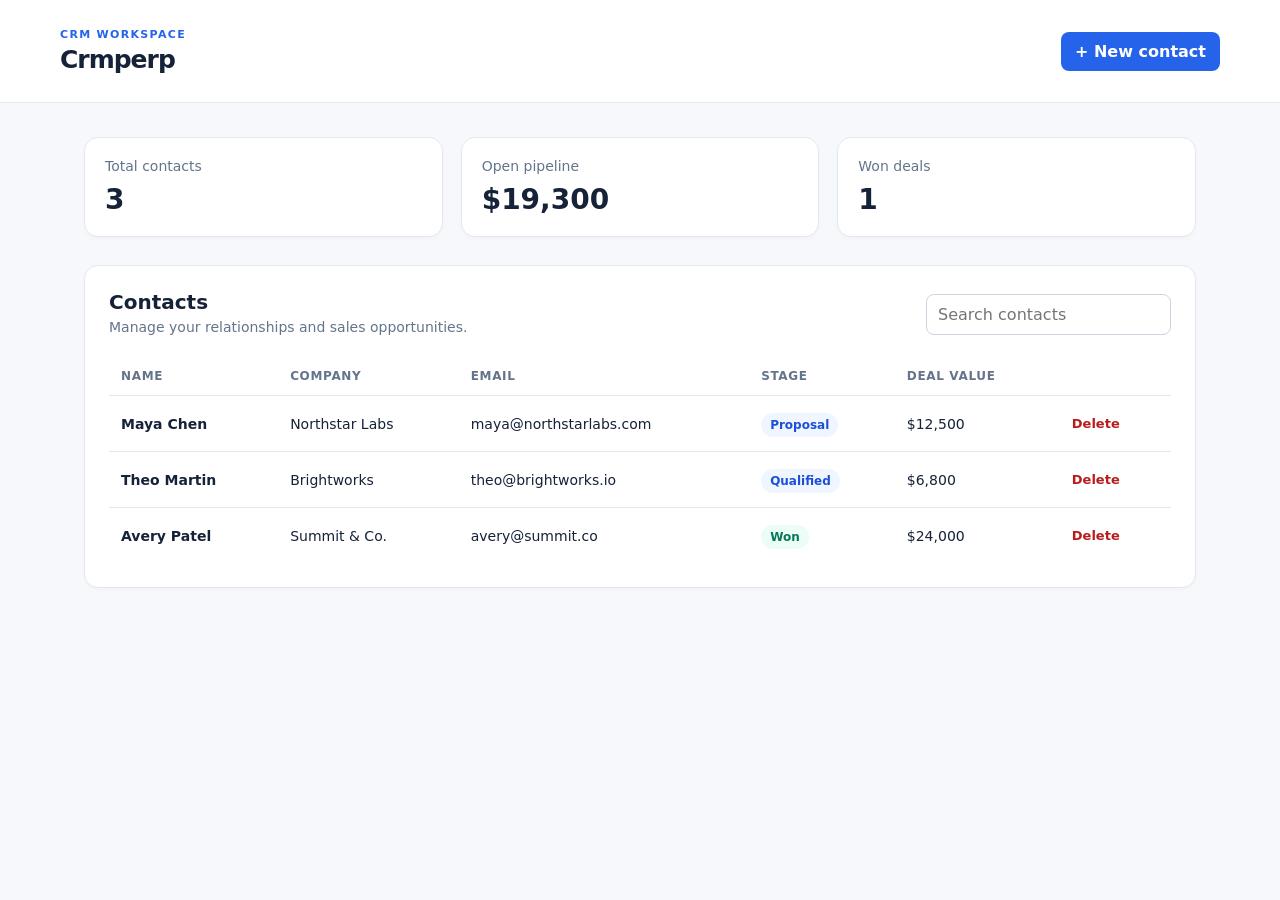
==== index.html @ dd0fdd0c "Create initial CRM web app" ====
<!doctype html>
<html lang="en">
<head>
  <meta charset="utf-8" />
  <meta name="viewport" content="width=device-width, initial-scale=1" />
  <title>Crmperp — CRM</title>
  <link rel="stylesheet" href="styles.css" />
</head>
<body>
  <header class="topbar">
    <div><p class="eyebrow">CRM WORKSPACE</p><h1>Crmperp</h1></div>
    <button id="newContact" class="primary">+ New contact</button>
  </header>
  <main>
    <section class="stats" aria-label="CRM summary">
      <article><span>Total contacts</span><strong id="contactCount">0</strong></article>
      <article><span>Open pipeline</span><strong id="pipelineValue">$0</strong></article>
      <article><span>Won deals</span><strong id="wonCount">0</strong></article>
    </section>
    <section class="panel">
      <div class="toolbar"><div><h2>Contacts</h2><p>Manage your relationships and sales opportunities.</p></div><input id="search" type="search" placeholder="Search contacts" aria-label="Search contacts" /></div>
      <div class="table-wrap"><table><thead><tr><th>Name</th><th>Company</th><th>Email</th><th>Stage</th><th>Deal value</th><th></th></tr></thead><tbody id="contacts"></tbody></table></div>
    </section>
  </main>
  <dialog id="contactDialog">
    <form id="contactForm"><div class="modal-title"><h2>New contact</h2><button type="button" id="closeDialog" class="icon" aria-label="Close">×</button></div><label>Name<input required name="name" placeholder="Jordan Lee" /></label><label>Company<input name="company" placeholder="Acme Inc." /></label><label>Email<input required type="email" name="email" placeholder="jordan@example.com" /></label><label>Stage<select name="stage"><option>Lead</option><option>Qualified</option><option>Proposal</option><option>Won</option><option>Lost</option></select></label><label>Deal value<input name="value" type="number" min="0" step="100" value="0" /></label><div class="actions"><button type="button" id="cancel" class="secondary">Cancel</button><button class="primary">Save contact</button></div></form>
  </dialog>
  <template id="emptyState"><tr><td colspan="6" class="empty">No contacts yet. Add your first contact to begin.</td></tr></template>
  <script src="app.js"></script>
</body>
</html>
---- styles.css ----
:root{--ink:#152238;--muted:#64748b;--line:#e2e8f0;--page:#f6f8fb;--card:#fff;--brand:#2563eb;--brand-dark:#1d4ed8;--success:#047857}*{box-sizing:border-box}body{margin:0;background:var(--page);color:var(--ink);font-family:Inter,ui-sans-serif,system-ui,sans-serif}.topbar{padding:28px max(24px,calc((100vw - 1160px)/2));display:flex;align-items:center;justify-content:space-between;background:#fff;border-bottom:1px solid var(--line)}h1,h2,p{margin:0}h1{font-size:25px;letter-spacing:-.04em}h2{font-size:20px}.eyebrow{color:var(--brand);font-size:11px;font-weight:800;letter-spacing:.12em;margin-bottom:4px}main{max-width:1160px;margin:0 auto;padding:34px 24px 60px}.stats{display:grid;grid-template-columns:repeat(3,1fr);gap:18px;margin-bottom:28px}.stats article,.panel{background:var(--card);border:1px solid var(--line);border-radius:14px;box-shadow:0 2px 4px rgb(15 23 42/.025)}.stats article{padding:20px}.stats span{display:block;color:var(--muted);font-size:14px}.stats strong{display:block;font-size:28px;margin-top:9px}.panel{padding:24px}.toolbar{display:flex;align-items:end;justify-content:space-between;gap:20px;margin-bottom:22px}.toolbar p{color:var(--muted);margin-top:5px;font-size:14px}input,select{width:100%;border:1px solid #cbd5e1;border-radius:8px;background:#fff;padding:10px 11px;color:var(--ink);font:inherit}#search{width:245px}button{border:0;border-radius:8px;cursor:pointer;padding:10px 14px;font:inherit;font-weight:700}.primary{color:#fff;background:var(--brand)}.primary:hover{background:var(--brand-dark)}.secondary{color:#334155;background:#eaf0f7}table{width:100%;border-collapse:collapse;text-align:left;font-size:14px}th{color:var(--muted);font-size:12px;text-transform:uppercase;letter-spacing:.055em;padding:12px;border-bottom:1px solid var(--line)}td{padding:15px 12px;border-bottom:1px solid var(--line)}tbody tr:last-child td{border-bottom:0}.stage{padding:5px 9px;border-radius:999px;background:#eff6ff;color:#1d4ed8;font-size:12px;font-weight:750}.stage.won{background:#ecfdf5;color:var(--success)}.stage.lost{background:#fef2f2;color:#b91c1c}.delete{color:#b91c1c;background:transparent;padding:5px;font-size:13px}.empty{color:var(--muted);text-align:center;padding:42px}dialog{width:min(480px,calc(100vw - 32px));border:0;padding:0;border-radius:14px;box-shadow:0 20px 60px rgb(15 23 42/.25)}dialog::backdrop{background:rgb(15 23 42/.48)}form{padding:24px}.modal-title{display:flex;justify-content:space-between;align-items:center;margin-bottom:18px}.icon{font-size:26px;line-height:1;padding:0 3px;color:var(--muted);background:transparent}label{display:block;color:#334155;font-size:13px;font-weight:700;margin:13px 0}label input,label select{margin-top:6px}.actions{display:flex;gap:10px;justify-content:flex-end;margin-top:22px}@media(max-width:640px){.topbar{padding:20px 18px}main{padding:22px 18px}.stats{grid-template-columns:1fr;gap:12px}.toolbar{align-items:stretch;flex-direction:column}#search{width:100%}.table-wrap{overflow:auto}table{min-width:700px}}
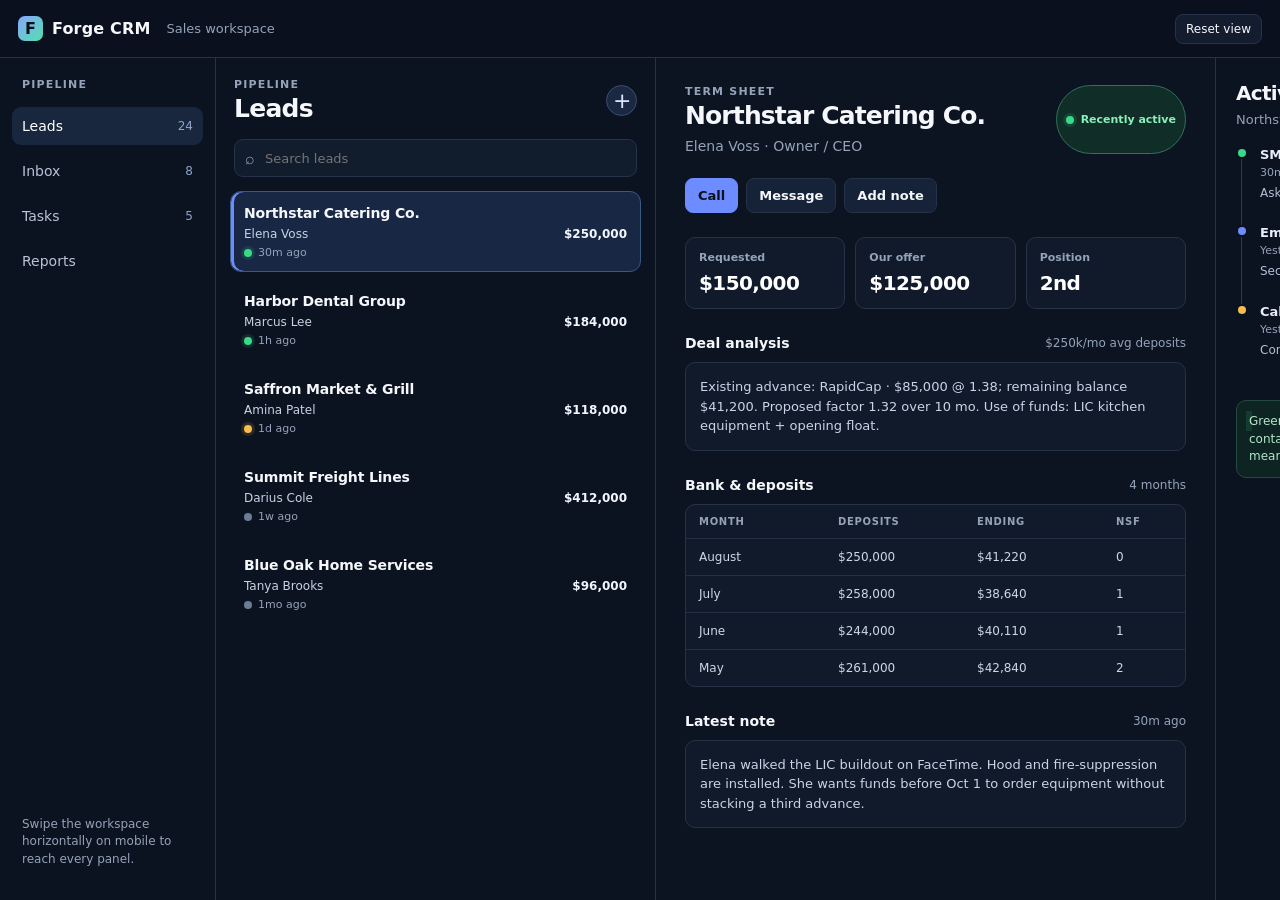
==== commit e0d2e739: "Replace CRM with responsive lead workspace" ====
--- a/index.html
+++ b/index.html
@@ -1,31 +1,43 @@
 <!doctype html>
 <html lang="en">
 <head>
-  <meta charset="utf-8" />
-  <meta name="viewport" content="width=device-width, initial-scale=1" />
-  <title>Crmperp — CRM</title>
-  <link rel="stylesheet" href="styles.css" />
+  <meta charset="utf-8">
+  <meta name="viewport" content="width=device-width, initial-scale=1, viewport-fit=cover">
+  <meta name="theme-color" content="#0a101d">
+  <title>Forge CRM</title>
+  <link rel="stylesheet" href="styles.css">
 </head>
 <body>
-  <header class="topbar">
-    <div><p class="eyebrow">CRM WORKSPACE</p><h1>Crmperp</h1></div>
-    <button id="newContact" class="primary">+ New contact</button>
-  </header>
-  <main>
-    <section class="stats" aria-label="CRM summary">
-      <article><span>Total contacts</span><strong id="contactCount">0</strong></article>
-      <article><span>Open pipeline</span><strong id="pipelineValue">$0</strong></article>
-      <article><span>Won deals</span><strong id="wonCount">0</strong></article>
-    </section>
-    <section class="panel">
-      <div class="toolbar"><div><h2>Contacts</h2><p>Manage your relationships and sales opportunities.</p></div><input id="search" type="search" placeholder="Search contacts" aria-label="Search contacts" /></div>
-      <div class="table-wrap"><table><thead><tr><th>Name</th><th>Company</th><th>Email</th><th>Stage</th><th>Deal value</th><th></th></tr></thead><tbody id="contacts"></tbody></table></div>
-    </section>
+  <main class="app-shell">
+    <header class="topbar">
+      <div class="brand"><span class="brand-mark">F</span><span>Forge CRM</span></div>
+      <div class="topbar-copy">Sales workspace</div>
+      <button id="resetView" class="reset-view" type="button">Reset view</button>
+    </header>
+    <div id="workspaceViewport" class="workspace-viewport" aria-label="CRM workspace. Swipe left or right to view all panels; pinch to zoom.">
+      <div class="workspace">
+        <aside class="sidebar">
+          <div class="sidebar-title">Pipeline</div>
+          <button class="nav-item active" type="button">Leads <span>24</span></button>
+          <button class="nav-item" type="button">Inbox <span>8</span></button>
+          <button class="nav-item" type="button">Tasks <span>5</span></button>
+          <button class="nav-item" type="button">Reports</button>
+          <div class="sidebar-foot">Swipe the workspace horizontally on mobile to reach every panel.</div>
+        </aside>
+        <section class="lead-panel panel" aria-label="Leads">
+          <div class="panel-head">
+            <div><p class="eyebrow">Pipeline</p><h1>Leads</h1></div>
+            <button class="round-button" type="button" aria-label="Add lead">+</button>
+          </div>
+          <label class="search"><span>⌕</span><input id="leadSearch" type="search" placeholder="Search leads"></label>
+          <div id="leadList" class="lead-list"></div>
+        </section>
+        <section id="detailPanel" class="detail-panel panel" aria-live="polite"></section>
+        <aside id="activityPanel" class="activity-panel panel" aria-live="polite"></aside>
+      </div>
+    </div>
   </main>
-  <dialog id="contactDialog">
-    <form id="contactForm"><div class="modal-title"><h2>New contact</h2><button type="button" id="closeDialog" class="icon" aria-label="Close">×</button></div><label>Name<input required name="name" placeholder="Jordan Lee" /></label><label>Company<input name="company" placeholder="Acme Inc." /></label><label>Email<input required type="email" name="email" placeholder="jordan@example.com" /></label><label>Stage<select name="stage"><option>Lead</option><option>Qualified</option><option>Proposal</option><option>Won</option><option>Lost</option></select></label><label>Deal value<input name="value" type="number" min="0" step="100" value="0" /></label><div class="actions"><button type="button" id="cancel" class="secondary">Cancel</button><button class="primary">Save contact</button></div></form>
-  </dialog>
-  <template id="emptyState"><tr><td colspan="6" class="empty">No contacts yet. Add your first contact to begin.</td></tr></template>
+  <div id="toast" class="toast" role="status" aria-live="polite"></div>
   <script src="app.js"></script>
 </body>
-</html>
+</html>
--- a/styles.css
+++ b/styles.css
@@ -1 +1,81 @@
-:root{--ink:#152238;--muted:#64748b;--line:#e2e8f0;--page:#f6f8fb;--card:#fff;--brand:#2563eb;--brand-dark:#1d4ed8;--success:#047857}*{box-sizing:border-box}body{margin:0;background:var(--page);color:var(--ink);font-family:Inter,ui-sans-serif,system-ui,sans-serif}.topbar{padding:28px max(24px,calc((100vw - 1160px)/2));display:flex;align-items:center;justify-content:space-between;background:#fff;border-bottom:1px solid var(--line)}h1,h2,p{margin:0}h1{font-size:25px;letter-spacing:-.04em}h2{font-size:20px}.eyebrow{color:var(--brand);font-size:11px;font-weight:800;letter-spacing:.12em;margin-bottom:4px}main{max-width:1160px;margin:0 auto;padding:34px 24px 60px}.stats{display:grid;grid-template-columns:repeat(3,1fr);gap:18px;margin-bottom:28px}.stats article,.panel{background:var(--card);border:1px solid var(--line);border-radius:14px;box-shadow:0 2px 4px rgb(15 23 42/.025)}.stats article{padding:20px}.stats span{display:block;color:var(--muted);font-size:14px}.stats strong{display:block;font-size:28px;margin-top:9px}.panel{padding:24px}.toolbar{display:flex;align-items:end;justify-content:space-between;gap:20px;margin-bottom:22px}.toolbar p{color:var(--muted);margin-top:5px;font-size:14px}input,select{width:100%;border:1px solid #cbd5e1;border-radius:8px;background:#fff;padding:10px 11px;color:var(--ink);font:inherit}#search{width:245px}button{border:0;border-radius:8px;cursor:pointer;padding:10px 14px;font:inherit;font-weight:700}.primary{color:#fff;background:var(--brand)}.primary:hover{background:var(--brand-dark)}.secondary{color:#334155;background:#eaf0f7}table{width:100%;border-collapse:collapse;text-align:left;font-size:14px}th{color:var(--muted);font-size:12px;text-transform:uppercase;letter-spacing:.055em;padding:12px;border-bottom:1px solid var(--line)}td{padding:15px 12px;border-bottom:1px solid var(--line)}tbody tr:last-child td{border-bottom:0}.stage{padding:5px 9px;border-radius:999px;background:#eff6ff;color:#1d4ed8;font-size:12px;font-weight:750}.stage.won{background:#ecfdf5;color:var(--success)}.stage.lost{background:#fef2f2;color:#b91c1c}.delete{color:#b91c1c;background:transparent;padding:5px;font-size:13px}.empty{color:var(--muted);text-align:center;padding:42px}dialog{width:min(480px,calc(100vw - 32px));border:0;padding:0;border-radius:14px;box-shadow:0 20px 60px rgb(15 23 42/.25)}dialog::backdrop{background:rgb(15 23 42/.48)}form{padding:24px}.modal-title{display:flex;justify-content:space-between;align-items:center;margin-bottom:18px}.icon{font-size:26px;line-height:1;padding:0 3px;color:var(--muted);background:transparent}label{display:block;color:#334155;font-size:13px;font-weight:700;margin:13px 0}label input,label select{margin-top:6px}.actions{display:flex;gap:10px;justify-content:flex-end;margin-top:22px}@media(max-width:640px){.topbar{padding:20px 18px}main{padding:22px 18px}.stats{grid-template-columns:1fr;gap:12px}.toolbar{align-items:stretch;flex-direction:column}#search{width:100%}.table-wrap{overflow:auto}table{min-width:700px}}+:root { color-scheme: dark; --bg:#070b13; --panel:#101827; --panel-2:#0c1320; --border:#263247; --text:#f5f7fb; --muted:#94a3b8; --accent:#6c8cff; --green:#39d98a; --amber:#f8bd4b; --danger:#ff7b86; }
+* { box-sizing:border-box; }
+html, body { width:100%; min-height:100%; margin:0; background:var(--bg); color:var(--text); font-family:Inter,ui-sans-serif,system-ui,-apple-system,BlinkMacSystemFont,"Segoe UI",sans-serif; }
+body { overflow:hidden; }
+button, input { font:inherit; }
+button { cursor:pointer; }
+.app-shell { height:100dvh; min-height:100svh; display:flex; flex-direction:column; padding:env(safe-area-inset-top) env(safe-area-inset-right) env(safe-area-inset-bottom) env(safe-area-inset-left); }
+.topbar { height:58px; flex:0 0 58px; display:flex; align-items:center; gap:16px; padding:0 18px; border-bottom:1px solid var(--border); background:#0a101d; }
+.brand { display:flex; align-items:center; gap:9px; font-weight:800; letter-spacing:.01em; white-space:nowrap; }
+.brand-mark { display:grid; place-items:center; width:25px; height:25px; border-radius:7px; color:#08101b; background:linear-gradient(135deg,#89a7ff,#51e0ae); }
+.topbar-copy { color:var(--muted); font-size:13px; }
+.reset-view { margin-left:auto; border:1px solid var(--border); color:var(--text); background:#131d2f; border-radius:8px; padding:7px 10px; font-size:12px; }
+.workspace-viewport { flex:1; min-height:0; overflow:auto; overscroll-behavior:contain; -webkit-overflow-scrolling:touch; touch-action:pan-x pan-y pinch-zoom; background:var(--bg); }
+.workspace { display:grid; grid-template-columns:216px 440px minmax(560px,1fr) 440px; min-width:1656px; min-height:100%; }
+.panel, .sidebar { min-height:100%; border-right:1px solid var(--border); background:var(--panel-2); }
+.sidebar { padding:20px 12px; display:flex; flex-direction:column; gap:7px; }
+.sidebar-title { padding:0 10px 9px; color:var(--muted); font-size:11px; font-weight:800; letter-spacing:.11em; text-transform:uppercase; }
+.nav-item { display:flex; align-items:center; justify-content:space-between; width:100%; color:#b7c4d7; background:transparent; border:0; border-radius:9px; padding:11px 10px; text-align:left; font-size:14px; }
+.nav-item:hover, .nav-item.active { background:#18263e; color:#fff; }
+.nav-item span { color:#8fa5c9; font-size:12px; }
+.sidebar-foot { margin-top:auto; padding:12px 10px; color:var(--muted); font-size:12px; line-height:1.45; }
+.lead-panel { width:440px; padding:20px 14px; }
+.panel-head { display:flex; align-items:center; justify-content:space-between; margin:0 4px 16px; }
+.eyebrow { margin:0 0 3px; color:var(--muted); font-size:11px; font-weight:800; letter-spacing:.11em; text-transform:uppercase; }
+h1, h2, h3, p { margin-top:0; }
+h1 { margin-bottom:0; font-size:25px; letter-spacing:-.03em; }
+h2 { margin:0; font-size:25px; letter-spacing:-.035em; }
+h3 { margin:0; font-size:14px; }
+.round-button { width:31px; height:31px; border-radius:50%; border:1px solid #3b4e70; color:#dbe5ff; background:#1a2841; font-size:22px; line-height:1; }
+.search { height:38px; display:flex; align-items:center; gap:8px; margin:0 4px 14px; padding:0 10px; border:1px solid var(--border); border-radius:9px; background:#111c2d; color:var(--muted); }
+.search input { width:100%; outline:0; border:0; background:transparent; color:var(--text); font-size:13px; }
+.lead-list { display:grid; gap:7px; }
+.lead-card { position:relative; width:100%; padding:13px 13px 12px; border:1px solid transparent; border-radius:11px; background:transparent; color:var(--text); text-align:left; }
+.lead-card:hover { background:#121e31; }
+.lead-card.selected { background:#182743; border-color:#385984; box-shadow:inset 3px 0 0 var(--accent); }
+.lead-company { overflow:hidden; text-overflow:ellipsis; white-space:nowrap; font-size:14px; font-weight:800; letter-spacing:-.01em; }
+.lead-meta { display:grid; grid-template-columns:minmax(0,1fr) auto; gap:9px; align-items:center; margin-top:6px; color:#c8d3e5; font-size:12px; }
+.lead-contact { overflow:hidden; text-overflow:ellipsis; white-space:nowrap; }
+.lead-revenue { color:#f2f6ff; font-weight:800; text-align:right; white-space:nowrap; }
+.lead-activity { display:flex; align-items:center; gap:6px; margin-top:5px; color:var(--muted); font-size:11px; }
+.status-dot { flex:0 0 auto; width:8px; height:8px; border-radius:50%; background:var(--green); box-shadow:0 0 0 3px rgba(57,217,138,.12); }
+.status-dot.idle { background:#6d7d95; box-shadow:none; }
+.status-dot.warning { background:var(--amber); box-shadow:0 0 0 3px rgba(248,189,75,.13); }
+.detail-panel { min-width:560px; padding:27px 29px 42px; background:#0c1422; overflow:auto; }
+.detail-top { display:flex; justify-content:space-between; gap:16px; }
+.status-badge { display:inline-flex; align-items:center; gap:7px; padding:7px 9px; border:1px solid #2c735b; border-radius:999px; color:#8af1bd; background:#102d28; font-size:11px; font-weight:800; white-space:nowrap; }
+.detail-subtitle { margin:8px 0 0; color:var(--muted); font-size:14px; }
+.detail-actions { display:flex; gap:8px; margin:24px 0; }
+.action { border:1px solid var(--border); border-radius:8px; padding:9px 12px; background:#152238; color:var(--text); font-size:13px; font-weight:700; }
+.action.primary { border-color:#6c8cff; background:#6c8cff; color:#09101d; }
+.metric-grid { display:grid; grid-template-columns:repeat(3,minmax(0,1fr)); gap:10px; }
+.metric { padding:13px; border:1px solid var(--border); border-radius:10px; background:#101a2b; }
+.metric-label { color:var(--muted); font-size:11px; font-weight:700; }
+.metric-value { margin-top:7px; color:#fff; font-size:20px; font-weight:850; letter-spacing:-.03em; }
+.section { margin-top:26px; }
+.section-title { display:flex; justify-content:space-between; align-items:center; margin-bottom:11px; }
+.section-title h3 { font-size:14px; }
+.section-title span { color:var(--muted); font-size:12px; }
+.note { padding:14px; border:1px solid var(--border); border-radius:10px; background:#101a2b; color:#c9d4e5; font-size:13px; line-height:1.5; }
+.bank-table { overflow:hidden; border:1px solid var(--border); border-radius:10px; background:#101a2b; }
+.bank-row { display:grid; grid-template-columns:1fr 1fr 1fr 56px; gap:8px; padding:11px 13px; border-bottom:1px solid #213047; color:#cdd7e7; font-size:12px; }
+.bank-row:last-child { border-bottom:0; }
+.bank-row.header { color:var(--muted); font-size:10px; font-weight:800; letter-spacing:.07em; text-transform:uppercase; }
+.activity-panel { width:440px; padding:23px 20px; background:#0b1220; overflow:auto; }
+.activity-panel h2 { font-size:20px; }
+.activity-panel .subtitle { margin:7px 0 20px; color:var(--muted); font-size:13px; }
+.timeline { position:relative; display:grid; gap:0; }
+.timeline-item { position:relative; padding:0 0 23px 24px; }
+.timeline-item::before { content:""; position:absolute; top:6px; bottom:-6px; left:5px; width:1px; background:#2b3b55; }
+.timeline-item:last-child::before { display:none; }
+.timeline-icon { position:absolute; top:0; left:0; display:grid; place-items:center; width:12px; height:12px; border:2px solid #0b1220; border-radius:50%; background:var(--accent); }
+.timeline-icon.sms { background:var(--green); }
+.timeline-icon.call { background:var(--amber); }
+.timeline-title { color:#e7edf9; font-size:13px; font-weight:750; }
+.timeline-time { margin-top:4px; color:var(--muted); font-size:11px; }
+.timeline-copy { margin-top:6px; color:#b3c0d3; font-size:12px; line-height:1.45; }
+.green-dot-note { margin-top:18px; padding:12px; border:1px solid #244b3f; border-radius:10px; background:#0e2422; color:#b2e8cc; font-size:12px; line-height:1.45; }
+.toast { position:fixed; z-index:4; right:max(16px,env(safe-area-inset-right)); bottom:max(16px,env(safe-area-inset-bottom)); max-width:300px; padding:11px 13px; border:1px solid #334a70; border-radius:9px; background:#15233a; color:#f4f7ff; font-size:12px; opacity:0; pointer-events:none; transform:translateY(8px); transition:.18s ease; }
+.toast.show { opacity:1; transform:translateY(0); }
+@media (max-width: 800px) { .topbar { height:50px; flex-basis:50px; padding:0 12px; } .topbar-copy { display:none; } .workspace { grid-template-columns:64px 440px 560px 440px; min-width:1504px; } .sidebar { padding:11px 7px; } .sidebar-title, .sidebar-foot { display:none; } .nav-item { justify-content:center; padding:11px 4px; font-size:0; } .nav-item span { display:none; } .nav-item::before { content:"•"; font-size:21px; } .lead-panel { padding-top:16px; } .detail-panel { padding:22px; } .activity-panel { padding-top:20px; } }
+@media (orientation: landscape) and (max-height: 600px) { .app-shell { height:100dvh; } .topbar { height:42px; flex-basis:42px; } .brand-mark { width:21px; height:21px; border-radius:6px; } .reset-view { padding:5px 8px; } .workspace { min-height:calc(100dvh - 42px - env(safe-area-inset-top) - env(safe-area-inset-bottom)); } }
